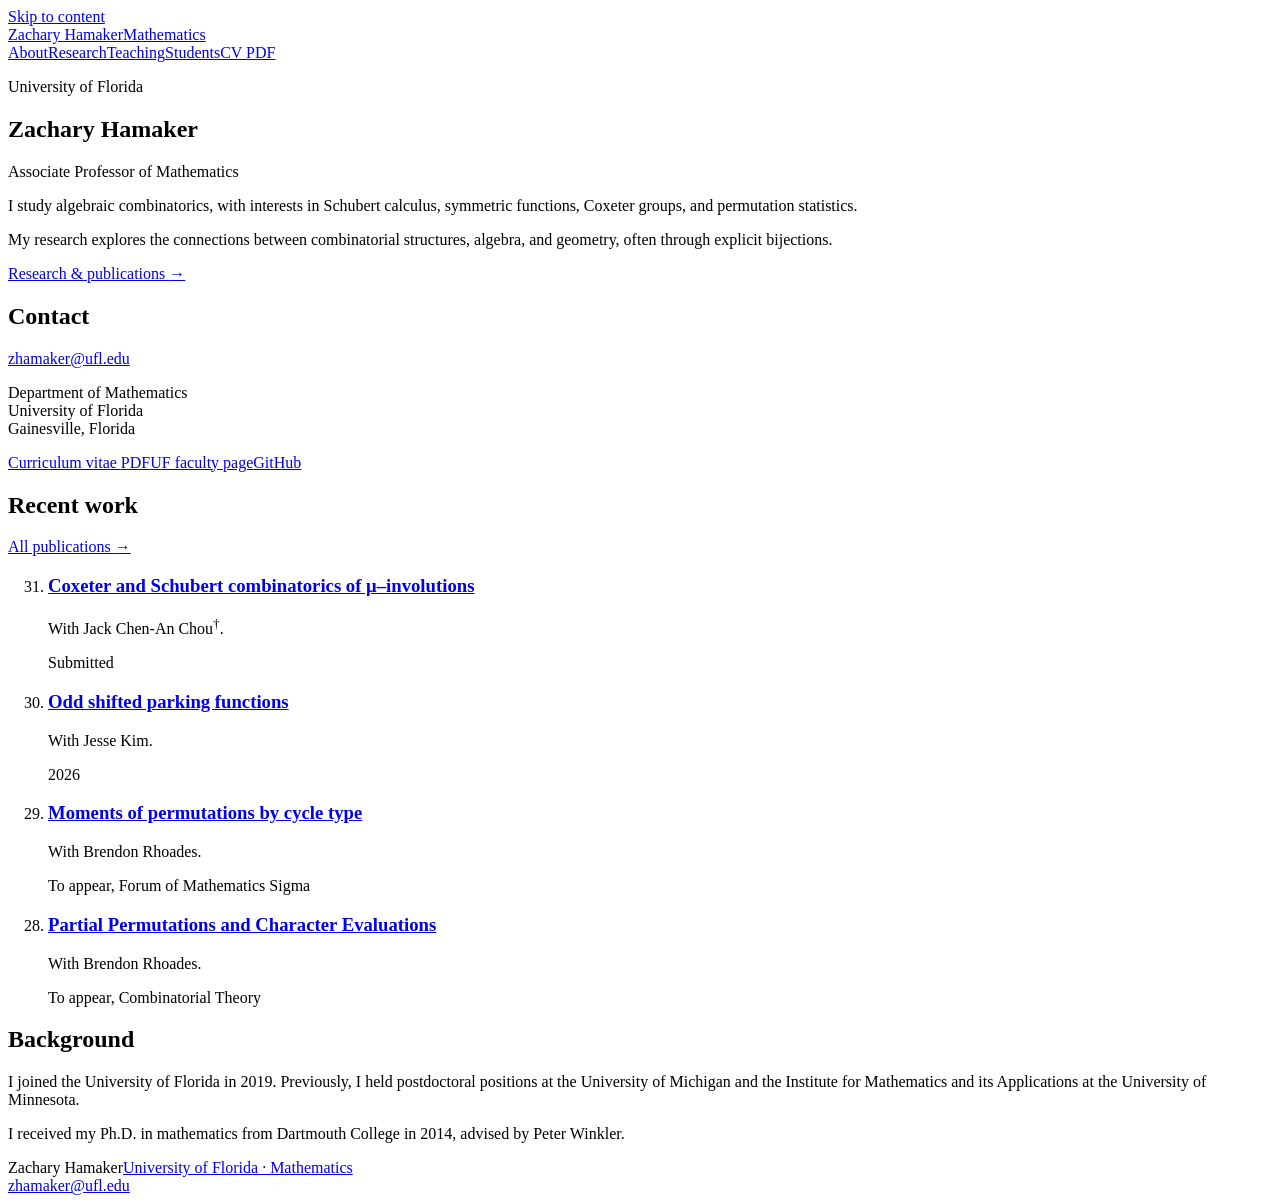
==== index.html @ ee6c96e4 "Add files via upload" ====
<!doctype html>
<html lang="en">
<head>
  <meta charset="utf-8">
  <meta name="viewport" content="width=device-width, initial-scale=1">
  <title>Zachary Hamaker | Mathematics</title>
  <meta name="description" content="Zachary Hamaker, Associate Professor of Mathematics at the University of Florida. Research in algebraic combinatorics, Schubert calculus, and permutation statistics.">
  <meta name="theme-color" content="#153b66">
  <link rel="canonical" href="https://zhamaker.github.io/">
  <link rel="icon" href="assets/favicon.svg" type="image/svg+xml">
  <link rel="stylesheet" href="assets/style.css">
</head>
<body>
  <a class="skip-link" href="#main">Skip to content</a>
  <header class="site-header">
    <div class="header-inner">
      <a class="wordmark" href="index.html">Zachary Hamaker<span>Mathematics</span></a>
      <nav aria-label="Main navigation"><a href="index.html" aria-current="page">About</a><a href="research.html">Research</a><a href="teaching.html">Teaching</a><a href="students.html">Students</a><a class="cv-nav" href="files/HamakerCV.pdf">CV <span class="file-label">PDF</span></a></nav>
    </div>
  </header>
  <main id="main" tabindex="-1">
  <section class="intro page-width" aria-labelledby="name">
    <div class="intro-text">
      <p class="eyebrow">University of Florida</p>
      <h1 id="name">Zachary Hamaker</h1>
      <p class="position">Associate Professor of Mathematics</p>
      <p class="lead">I study algebraic combinatorics, with interests in Schubert calculus, symmetric functions, Coxeter groups, and permutation statistics.</p>
      <p>My research explores the connections between combinatorial structures, algebra, and geometry, often through explicit bijections.</p>
      <a class="text-link" href="research.html">Research &amp; publications <span aria-hidden="true">→</span></a>
    </div>
    <aside class="contact" aria-labelledby="contact-heading">
      <h2 id="contact-heading">Contact</h2>
      <a href="mailto:zhamaker@ufl.edu">zhamaker@ufl.edu</a>
      <p>Department of Mathematics<br>University of Florida<br>Gainesville, Florida</p>
      <div class="contact-links"><a href="files/HamakerCV.pdf">Curriculum vitae <span class="file-label">PDF</span></a><a href="https://people.clas.ufl.edu/zhamaker/">UF faculty page</a><a href="https://github.com/zhamaker">GitHub</a></div>
    </aside>
  </section>
  <section class="recent-section page-width" aria-labelledby="recent-heading">
    <div class="section-heading"><h2 id="recent-heading">Recent work</h2><a href="research.html">All publications <span aria-hidden="true">→</span></a></div>
    <ol class="paper-list recent-papers" reversed start="31"><li class="paper" value="31" id="paper-31"><div><h3><a href="https://arxiv.org/abs/2604.03379">Coxeter and Schubert combinatorics of μ–involutions</a></h3><p class="authors">With Jack Chen-An Chou<sup>†</sup>.</p><p class="publication-meta">Submitted</p></div></li><li class="paper" value="30" id="paper-30"><div><h3><a href="https://arxiv.org/abs/2505.10763">Odd shifted parking functions</a></h3><p class="authors">With Jesse Kim.</p><p class="publication-meta">2026</p></div></li><li class="paper" value="29" id="paper-29"><div><h3><a href="https://arxiv.org/abs/2503.17556">Moments of permutations by cycle type</a></h3><p class="authors">With Brendon Rhoades.</p><p class="publication-meta">To appear, Forum of Mathematics Sigma</p></div></li><li class="paper" value="28" id="paper-28"><div><h3><a href="https://arxiv.org/abs/2503.17552">Partial Permutations and Character Evaluations</a></h3><p class="authors">With Brendon Rhoades.</p><p class="publication-meta">To appear, Combinatorial Theory</p></div></li></ol>
  </section>
  <section class="background page-width" aria-labelledby="background-heading">
    <h2 id="background-heading">Background</h2>
    <div><p>I joined the University of Florida in 2019. Previously, I held postdoctoral positions at the University of Michigan and the Institute for Mathematics and its Applications at the University of Minnesota.</p><p>I received my Ph.D. in mathematics from Dartmouth College in 2014, advised by Peter Winkler.</p></div>
  </section></main>
  <footer class="site-footer"><div><span>Zachary Hamaker</span><a href="https://math.ufl.edu/">University of Florida · Mathematics</a></div><a href="mailto:zhamaker@ufl.edu">zhamaker@ufl.edu</a></footer>
</body>
</html>
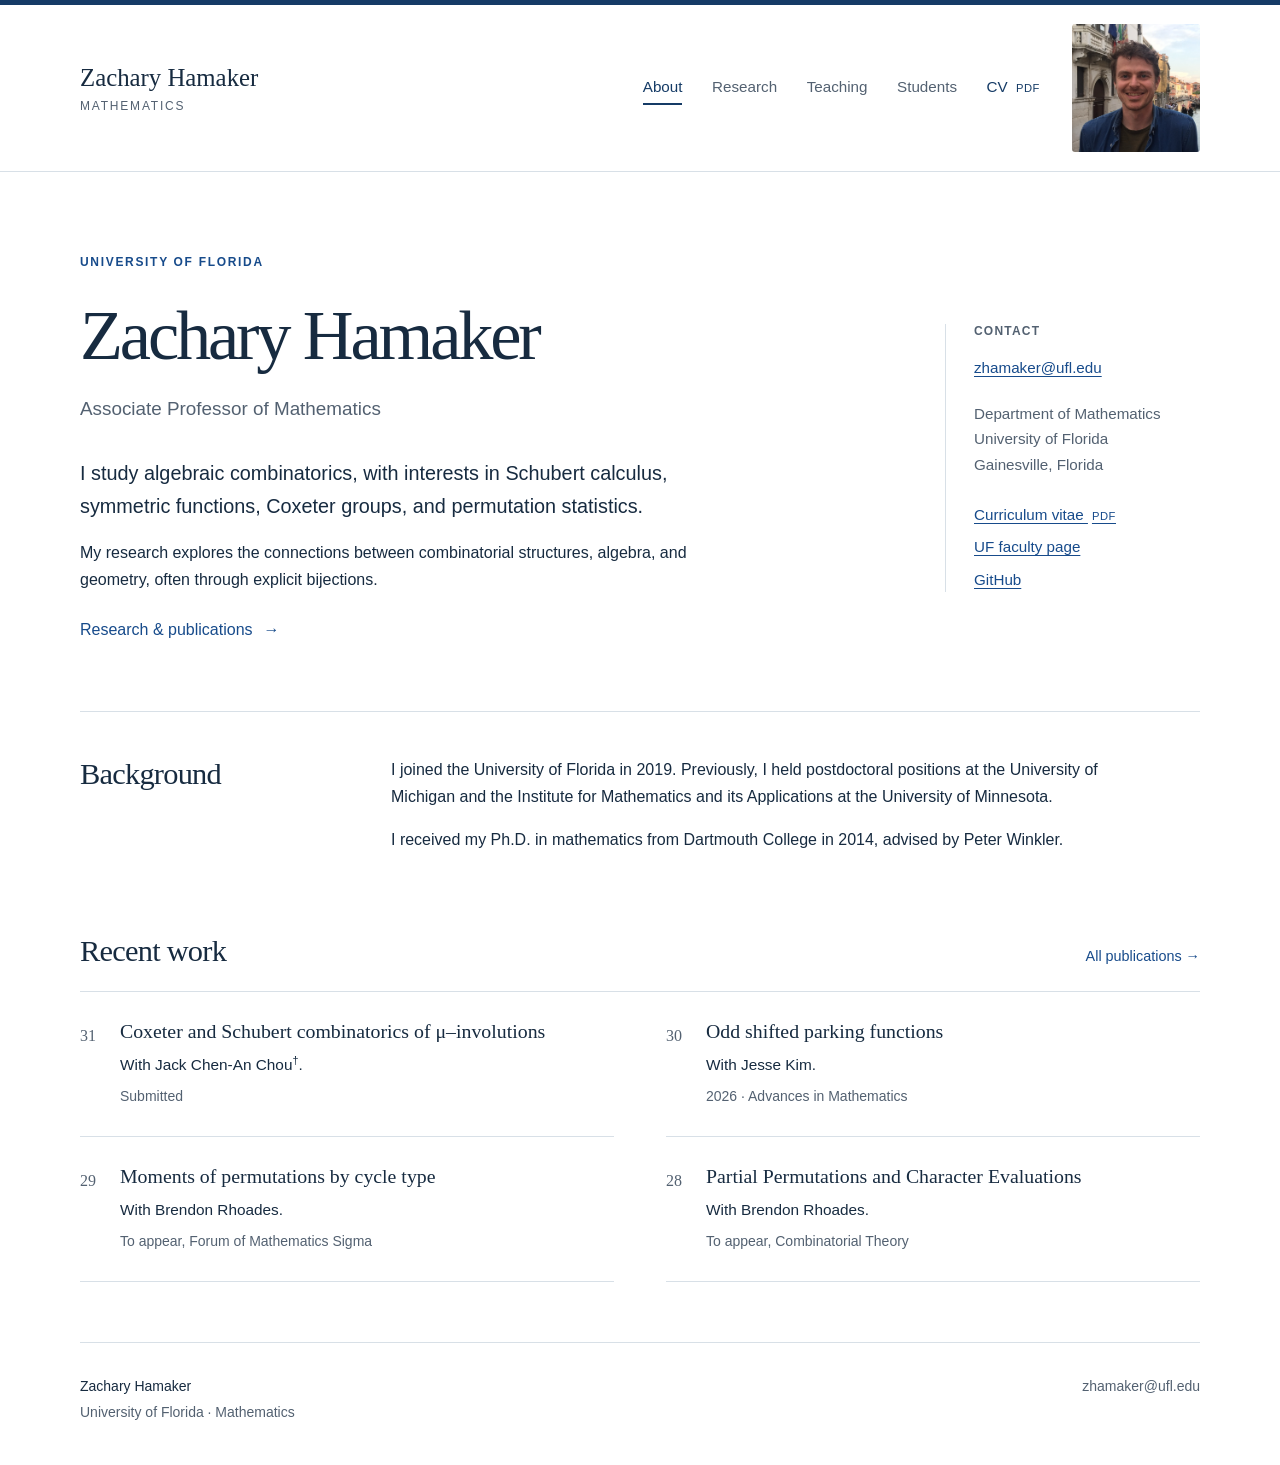
==== commit 6a95633a: "Publish complete academic website" ====
--- a/index.html
+++ b/index.html
@@ -7,15 +7,16 @@
   <meta name="description" content="Zachary Hamaker, Associate Professor of Mathematics at the University of Florida. Research in algebraic combinatorics, Schubert calculus, and permutation statistics.">
   <meta name="theme-color" content="#153b66">
   <link rel="canonical" href="https://zhamaker.github.io/">
-  <link rel="icon" href="assets/favicon.svg" type="image/svg+xml">
-  <link rel="stylesheet" href="assets/style.css">
+  <link rel="icon" href="favicon.svg" type="image/svg+xml">
+  <link rel="stylesheet" href="style.css">
 </head>
 <body>
   <a class="skip-link" href="#main">Skip to content</a>
   <header class="site-header">
     <div class="header-inner">
       <a class="wordmark" href="index.html">Zachary Hamaker<span>Mathematics</span></a>
-      <nav aria-label="Main navigation"><a href="index.html" aria-current="page">About</a><a href="research.html">Research</a><a href="teaching.html">Teaching</a><a href="students.html">Students</a><a class="cv-nav" href="files/HamakerCV.pdf">CV <span class="file-label">PDF</span></a></nav>
+      <nav aria-label="Main navigation"><a href="index.html" aria-current="page">About</a><a href="research.html">Research</a><a href="teaching.html">Teaching</a><a href="students.html">Students</a><a class="cv-nav" href="HamakerCV.pdf">CV <span class="file-label">PDF</span></a></nav>
+      <div class="portrait"><img src="zachary-hamaker.jpg" alt="Zachary Hamaker smiling beside a canal" width="900" height="1200" fetchpriority="high"></div>
     </div>
   </header>
   <main id="main" tabindex="-1">
@@ -32,16 +33,16 @@
       <h2 id="contact-heading">Contact</h2>
       <a href="mailto:zhamaker@ufl.edu">zhamaker@ufl.edu</a>
       <p>Department of Mathematics<br>University of Florida<br>Gainesville, Florida</p>
-      <div class="contact-links"><a href="files/HamakerCV.pdf">Curriculum vitae <span class="file-label">PDF</span></a><a href="https://people.clas.ufl.edu/zhamaker/">UF faculty page</a><a href="https://github.com/zhamaker">GitHub</a></div>
+      <div class="contact-links"><a href="HamakerCV.pdf">Curriculum vitae <span class="file-label">PDF</span></a><a href="https://people.clas.ufl.edu/zhamaker/">UF faculty page</a><a href="https://github.com/zhamaker">GitHub</a></div>
     </aside>
-  </section>
-  <section class="recent-section page-width" aria-labelledby="recent-heading">
-    <div class="section-heading"><h2 id="recent-heading">Recent work</h2><a href="research.html">All publications <span aria-hidden="true">→</span></a></div>
-    <ol class="paper-list recent-papers" reversed start="31"><li class="paper" value="31" id="paper-31"><div><h3><a href="https://arxiv.org/abs/2604.03379">Coxeter and Schubert combinatorics of μ–involutions</a></h3><p class="authors">With Jack Chen-An Chou<sup>†</sup>.</p><p class="publication-meta">Submitted</p></div></li><li class="paper" value="30" id="paper-30"><div><h3><a href="https://arxiv.org/abs/2505.10763">Odd shifted parking functions</a></h3><p class="authors">With Jesse Kim.</p><p class="publication-meta">2026</p></div></li><li class="paper" value="29" id="paper-29"><div><h3><a href="https://arxiv.org/abs/2503.17556">Moments of permutations by cycle type</a></h3><p class="authors">With Brendon Rhoades.</p><p class="publication-meta">To appear, Forum of Mathematics Sigma</p></div></li><li class="paper" value="28" id="paper-28"><div><h3><a href="https://arxiv.org/abs/2503.17552">Partial Permutations and Character Evaluations</a></h3><p class="authors">With Brendon Rhoades.</p><p class="publication-meta">To appear, Combinatorial Theory</p></div></li></ol>
   </section>
   <section class="background page-width" aria-labelledby="background-heading">
     <h2 id="background-heading">Background</h2>
     <div><p>I joined the University of Florida in 2019. Previously, I held postdoctoral positions at the University of Michigan and the Institute for Mathematics and its Applications at the University of Minnesota.</p><p>I received my Ph.D. in mathematics from Dartmouth College in 2014, advised by Peter Winkler.</p></div>
+  </section>
+  <section class="recent-section page-width" aria-labelledby="recent-heading">
+    <div class="section-heading"><h2 id="recent-heading">Recent work</h2><a href="research.html">All publications <span aria-hidden="true">→</span></a></div>
+    <ol class="paper-list recent-papers" reversed start="31"><li class="paper" value="31" id="paper-31"><div><h3><a href="https://arxiv.org/abs/2604.03379">Coxeter and Schubert combinatorics of μ–involutions</a></h3><p class="authors">With Jack Chen-An Chou<sup>†</sup>.</p><p class="publication-meta">Submitted</p></div></li><li class="paper" value="30" id="paper-30"><div><h3><a href="https://arxiv.org/abs/2505.10763">Odd shifted parking functions</a></h3><p class="authors">With Jesse Kim.</p><p class="publication-meta">2026 · Advances in Mathematics</p></div></li><li class="paper" value="29" id="paper-29"><div><h3><a href="https://arxiv.org/abs/2503.17556">Moments of permutations by cycle type</a></h3><p class="authors">With Brendon Rhoades.</p><p class="publication-meta">To appear, Forum of Mathematics Sigma</p></div></li><li class="paper" value="28" id="paper-28"><div><h3><a href="https://arxiv.org/abs/2503.17552">Partial Permutations and Character Evaluations</a></h3><p class="authors">With Brendon Rhoades.</p><p class="publication-meta">To appear, Combinatorial Theory</p></div></li></ol>
   </section></main>
   <footer class="site-footer"><div><span>Zachary Hamaker</span><a href="https://math.ufl.edu/">University of Florida · Mathematics</a></div><a href="mailto:zhamaker@ufl.edu">zhamaker@ufl.edu</a></footer>
 </body>
--- a/style.css
+++ b/style.css
@@ -0,0 +1,100 @@
+/* A small static site: no framework, web fonts, or JavaScript required. */
+:root{--ink:#172b40;--blue:#153b66;--link:#174b8b;--muted:#536171;--line:#d8e0e7;--wash:#f4f7fa;--serif:Georgia,'Times New Roman',serif;--sans:-apple-system,BlinkMacSystemFont,'Segoe UI',Arial,sans-serif}
+*{box-sizing:border-box}
+html{scroll-behavior:smooth;scroll-padding-top:2rem}
+body{margin:0;background:#fff;color:var(--ink);font-family:var(--sans);font-size:1rem;line-height:1.7;-webkit-font-smoothing:antialiased;border-top:5px solid var(--blue)}
+a{color:var(--link);text-decoration-thickness:1px;text-underline-offset:.2em}
+a:hover{color:#0b264c;text-decoration-thickness:2px}
+a:focus-visible,summary:focus-visible{outline:3px solid #c25c24;outline-offset:5px;border-radius:1px}
+p{margin:0 0 1rem}
+h1,h2,h3{line-height:1.2;font-weight:400;margin:0;font-family:var(--serif)}
+h1{font-size:clamp(2.8rem,5.5vw,4.65rem);letter-spacing:-.045em}
+h2{font-size:1.9rem;letter-spacing:-.025em}
+h3{font-size:1.3rem;line-height:1.4}
+sup{font-size:.7em;line-height:0;vertical-align:super}
+.page-width,.header-inner,.site-footer{max-width:1120px;margin-inline:auto;width:calc(100% - 6rem)}
+.site-header{border-bottom:1px solid var(--line)}
+.header-inner{display:grid;grid-template-columns:auto minmax(0,1fr) 128px;align-items:center;gap:2rem;min-height:112px;padding-block:1.2rem}
+.header-inner>nav{justify-self:end}
+.wordmark{font-family:var(--serif);font-size:1.55rem;line-height:1.2;color:var(--ink);text-decoration:none;white-space:nowrap}
+.wordmark span{display:block;margin-top:.35rem;font-family:var(--sans);font-size:.75rem;letter-spacing:.15em;text-transform:uppercase;color:var(--muted)}
+nav{display:flex;align-items:center;flex-wrap:wrap;gap:1.85rem}
+nav>a{font-size:.95rem;line-height:2.1;text-decoration:none;color:var(--muted);border-bottom:2px solid transparent}
+nav>a[aria-current=page]{color:var(--blue);border-color:var(--blue)}
+nav>a:hover{border-color:var(--line)}
+nav .cv-nav{color:var(--blue)}
+.file-label{font-family:var(--sans);font-size:.7rem;font-weight:500;letter-spacing:.05em;margin-left:.25rem;white-space:nowrap}
+.intro{display:grid;grid-template-columns:minmax(0,1fr) 255px;gap:6rem;padding-block:5rem 4.25rem}
+.eyebrow{text-transform:uppercase;letter-spacing:.14em;font-size:.75rem;font-weight:600;color:var(--link);margin-bottom:1.25rem}
+.position{font-size:1.18rem;color:var(--muted);margin-top:1rem;margin-bottom:2rem}
+.lead{font-size:1.24rem;line-height:1.65}
+.intro-text>p:not(.eyebrow):not(.position){max-width:660px}
+.text-link{display:inline-block;font-weight:500;margin-top:.4rem;text-decoration:none}
+.text-link span[aria-hidden]{display:inline-block;margin-left:.4rem}
+.portrait{width:128px;aspect-ratio:1;overflow:hidden;border-radius:3px;justify-self:end}
+.portrait img{display:block;width:100%;height:100%;object-fit:cover;object-position:center 25%;transform:scale(1.5);transform-origin:left 32%}
+.contact{margin-top:4.5rem;padding-left:1.75rem;border-left:1px solid var(--line);font-size:.95rem;align-self:start}
+.contact h2{font-family:var(--sans);text-transform:uppercase;letter-spacing:.1em;font-size:.75rem;font-weight:600;margin-bottom:1rem;color:var(--muted)}
+.contact>p{margin-top:1.25rem;color:var(--muted)}
+.contact-links{display:flex;flex-direction:column;align-items:start;gap:.4rem;margin-top:1.5rem}
+.section-heading{display:flex;align-items:baseline;justify-content:space-between;gap:1rem;padding-bottom:1.3rem;border-bottom:1px solid var(--line)}
+.section-heading>a{font-size:.9rem;white-space:nowrap;text-decoration:none}
+.recent-section{padding-bottom:3.75rem}
+.paper-list{list-style:none;padding:0;margin:0;counter-reset:paper}
+.paper{display:grid;grid-template-columns:2.1rem minmax(0,1fr);gap:.8rem;padding:1.7rem 0;border-bottom:1px solid var(--line);scroll-margin-top:2rem}
+.paper:before{content:attr(value);font-family:var(--serif);font-size:1rem;color:var(--muted);padding-top:.24rem}
+.paper h3{font-size:1.35rem;max-width:930px}
+.paper h3 a{color:var(--ink);text-decoration:none}
+.paper h3 a:hover{color:var(--link);text-decoration:underline}
+.paper p{margin:.45rem 0 0;line-height:1.6}
+.authors{font-size:.96rem}
+.publication-meta{font-size:.875rem;color:var(--muted)}
+.paper-link{display:inline-block;margin-top:.7rem;font-size:.85rem}
+.recent-papers{display:grid;grid-template-columns:repeat(2,minmax(0,1fr));column-gap:3.25rem}
+.recent-papers .paper{padding-block:1.65rem 1.8rem;grid-template-columns:1.7rem minmax(0,1fr)}
+.recent-papers .paper h3{font-size:1.24rem}
+.background{display:grid;grid-template-columns:255px minmax(0,1fr);gap:3.5rem;padding:2.75rem 0 4rem;border-top:1px solid var(--line)}
+.background p{max-width:720px}
+.site-footer{border-top:1px solid var(--line);padding-block:2rem 2.5rem;display:flex;align-items:baseline;justify-content:space-between;gap:2rem;font-size:.875rem;color:var(--muted)}
+.site-footer>div{display:flex;flex-direction:column;gap:.15rem}
+.site-footer>div>span{color:var(--ink)}
+.site-footer a{color:var(--muted);text-decoration:none}
+.site-footer a:hover{text-decoration:underline}
+.inner-page{padding-top:4rem;padding-bottom:4rem}
+.page-heading{max-width:820px;margin-bottom:3.75rem}
+.page-heading .eyebrow{margin-bottom:.9rem}
+.page-heading .lead{margin-top:1.5rem}
+.page-heading>p:last-child{margin-bottom:0}
+.list-note{color:var(--muted);font-size:.875rem;max-width:780px;margin:1.25rem 0 .3rem}
+.thesis{margin-top:3.5rem;max-width:800px}
+.thesis h2{margin-bottom:1.5rem}
+.thesis h3{margin-bottom:.75rem}
+.thesis p{color:var(--muted)}
+.semester{display:grid;grid-template-columns:220px minmax(0,1fr);gap:2rem;padding:1.6rem 0;border-bottom:1px solid var(--line)}
+.semester h3{font-size:1.24rem}
+.semester h3 span{display:block;font-family:var(--sans);font-size:.8rem;color:var(--muted);margin-top:.5rem}
+.semester ul{list-style:none;padding:0;margin:0}
+.semester li{display:grid;grid-template-columns:105px minmax(0,1fr);gap:1rem;padding-block:.2rem}
+.course-code{font-size:.86rem;color:var(--muted);line-height:2}
+.earlier-courses,.teaching-history{margin-top:3.5rem}
+.earlier-courses>h2{margin-bottom:.5rem}
+.teaching-history{max-width:800px}
+.teaching-history h2{margin-bottom:1.5rem}
+.students-page>section{max-width:850px;margin-top:3rem}
+.student-list{list-style:none;margin:1.25rem 0 0;padding:0;border-top:1px solid var(--line)}
+.student-list li{display:flex;justify-content:space-between;gap:2rem;padding:1.2rem 0;border-bottom:1px solid var(--line);align-items:baseline}
+.student-list h3{font-size:1.3rem}
+.student-list span{font-size:.9rem;color:var(--muted)}
+.student-info{min-width:0;flex:1}
+.student-position{margin:.4rem 0 0;font-size:.95rem;line-height:1.6;color:var(--muted)}
+.student-dates{flex-shrink:0;white-space:nowrap}
+.mentoring h2{margin-bottom:1.5rem}
+.sr-only{position:absolute;width:1px;height:1px;padding:0;overflow:hidden;clip:rect(0,0,0,0);white-space:nowrap;border:0}
+.skip-link{position:absolute;top:-100px;left:1rem;background:white;padding:.5rem 1rem;z-index:10}
+.skip-link:focus{top:1rem}
+@media(min-width:1500px){.intro{padding-block:6rem 5rem}}
+@media(max-width:1000px){.intro{gap:3rem;grid-template-columns:minmax(0,1fr) 230px}nav{gap:1.1rem}.page-width,.header-inner,.site-footer{width:calc(100% - 4rem)}.header-inner{grid-template-columns:minmax(0,1fr) 112px;gap:1rem}.header-inner>nav{grid-column:1;grid-row:2;justify-self:start}.portrait{width:112px;grid-column:2;grid-row:1 / span 2}.background{grid-template-columns:190px minmax(0,1fr);gap:2rem}}
+@media(max-width:760px){.header-inner{grid-template-columns:minmax(0,1fr) 80px;gap:1.35rem;padding-block:1.6rem 1rem}.header-inner>nav{grid-column:1 / -1;grid-row:2}.portrait{width:80px;grid-row:1}.wordmark{font-size:1.45rem;white-space:normal}nav{width:100%;gap:1.5rem;row-gap:.5rem}nav>a{font-size:.9rem}.intro{grid-template-columns:1fr;gap:2.5rem;padding-block:3rem}.contact{margin-top:0;padding:1.5rem 1.5rem .5rem;border-left:3px solid var(--blue);background:var(--wash);display:block}.contact-links{margin-block:1rem}.contact>p{margin-block:.7rem}.recent-papers{grid-template-columns:1fr}.recent-section{padding-bottom:2.5rem}.background{grid-template-columns:1fr;gap:1.5rem;padding-block:2.5rem}.inner-page{padding-top:3rem}.page-heading{margin-bottom:2.5rem}.semester{grid-template-columns:1fr;gap:1rem}.semester h3 span{display:none}.student-list li{gap:1rem}.site-footer{flex-direction:column;gap:.75rem}.section-heading h2{font-size:1.7rem}}
+@media(max-width:430px){.page-width,.header-inner,.site-footer{width:calc(100% - 2.5rem)}h1{font-size:2.85rem}.lead{font-size:1.15rem}.position{font-size:1.05rem}nav{gap:.7rem}.section-heading{align-items:flex-start;flex-direction:column;gap:.75rem}.paper{grid-template-columns:1.5rem minmax(0,1fr);gap:.6rem}.paper h3{font-size:1.2rem}.semester li{grid-template-columns:92px minmax(0,1fr);gap:.55rem}.student-list li{align-items:flex-start;flex-direction:column;gap:.4rem}}
+@media(prefers-reduced-motion:reduce){html{scroll-behavior:auto}}
+@media print{body{border-top:0;font-size:10pt}.site-header,.site-footer,.skip-link{display:none}.page-width{width:100%;max-width:none}.inner-page,.intro{padding-top:0}.paper,.semester,.student-list li{break-inside:avoid}.paper h3{font-size:12pt}a{color:inherit}.page-heading{margin-bottom:1.5rem}.contact{margin-top:1rem}.intro{gap:2rem}.paper-link{display:none}}
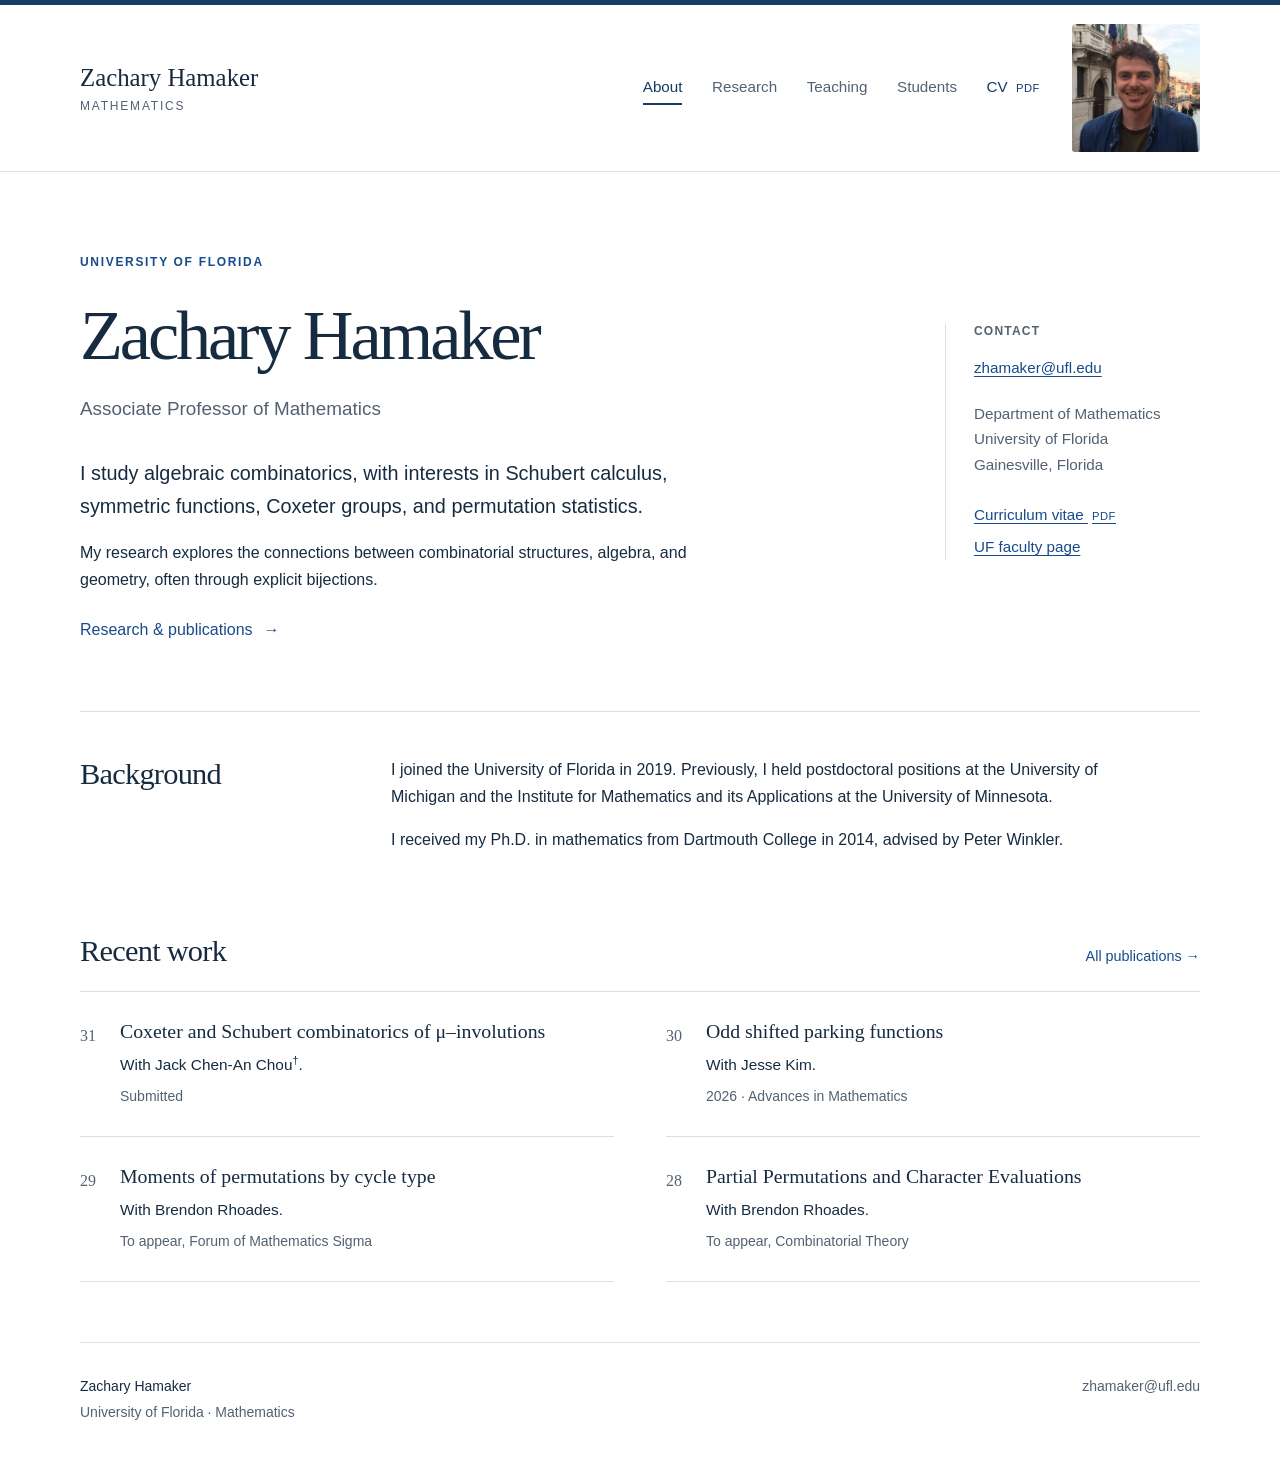
==== commit 80b14381: "Remove GitHub link from homepage" ====
--- a/index.html
+++ b/index.html
@@ -33,7 +33,7 @@
       <h2 id="contact-heading">Contact</h2>
       <a href="mailto:zhamaker@ufl.edu">zhamaker@ufl.edu</a>
       <p>Department of Mathematics<br>University of Florida<br>Gainesville, Florida</p>
-      <div class="contact-links"><a href="HamakerCV.pdf">Curriculum vitae <span class="file-label">PDF</span></a><a href="https://people.clas.ufl.edu/zhamaker/">UF faculty page</a><a href="https://github.com/zhamaker">GitHub</a></div>
+      <div class="contact-links"><a href="HamakerCV.pdf">Curriculum vitae <span class="file-label">PDF</span></a><a href="https://people.clas.ufl.edu/zhamaker/">UF faculty page</a></div>
     </aside>
   </section>
   <section class="background page-width" aria-labelledby="background-heading">
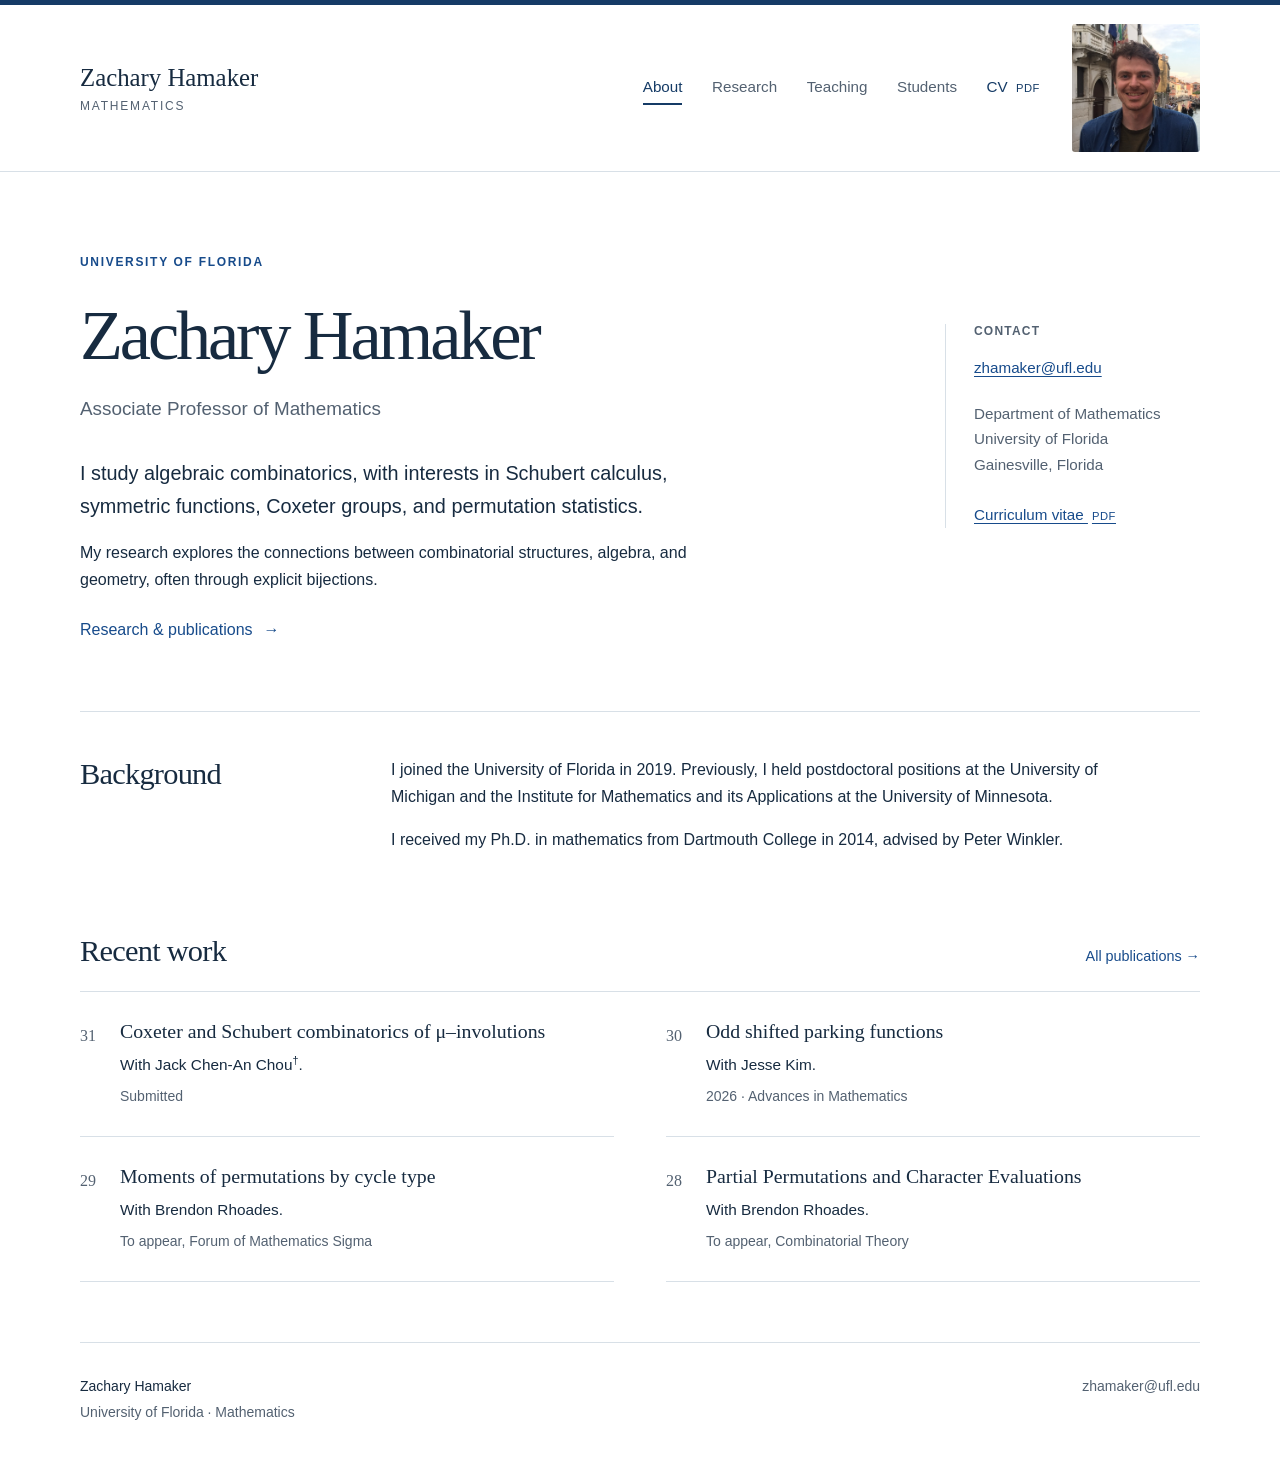
==== commit 389e6c4a: "Separate FPSAC citations, add thesis PDF, and remove UF profile link" ====
--- a/index.html
+++ b/index.html
@@ -33,7 +33,7 @@
       <h2 id="contact-heading">Contact</h2>
       <a href="mailto:zhamaker@ufl.edu">zhamaker@ufl.edu</a>
       <p>Department of Mathematics<br>University of Florida<br>Gainesville, Florida</p>
-      <div class="contact-links"><a href="HamakerCV.pdf">Curriculum vitae <span class="file-label">PDF</span></a><a href="https://people.clas.ufl.edu/zhamaker/">UF faculty page</a></div>
+      <div class="contact-links"><a href="HamakerCV.pdf">Curriculum vitae <span class="file-label">PDF</span></a></div>
     </aside>
   </section>
   <section class="background page-width" aria-labelledby="background-heading">
